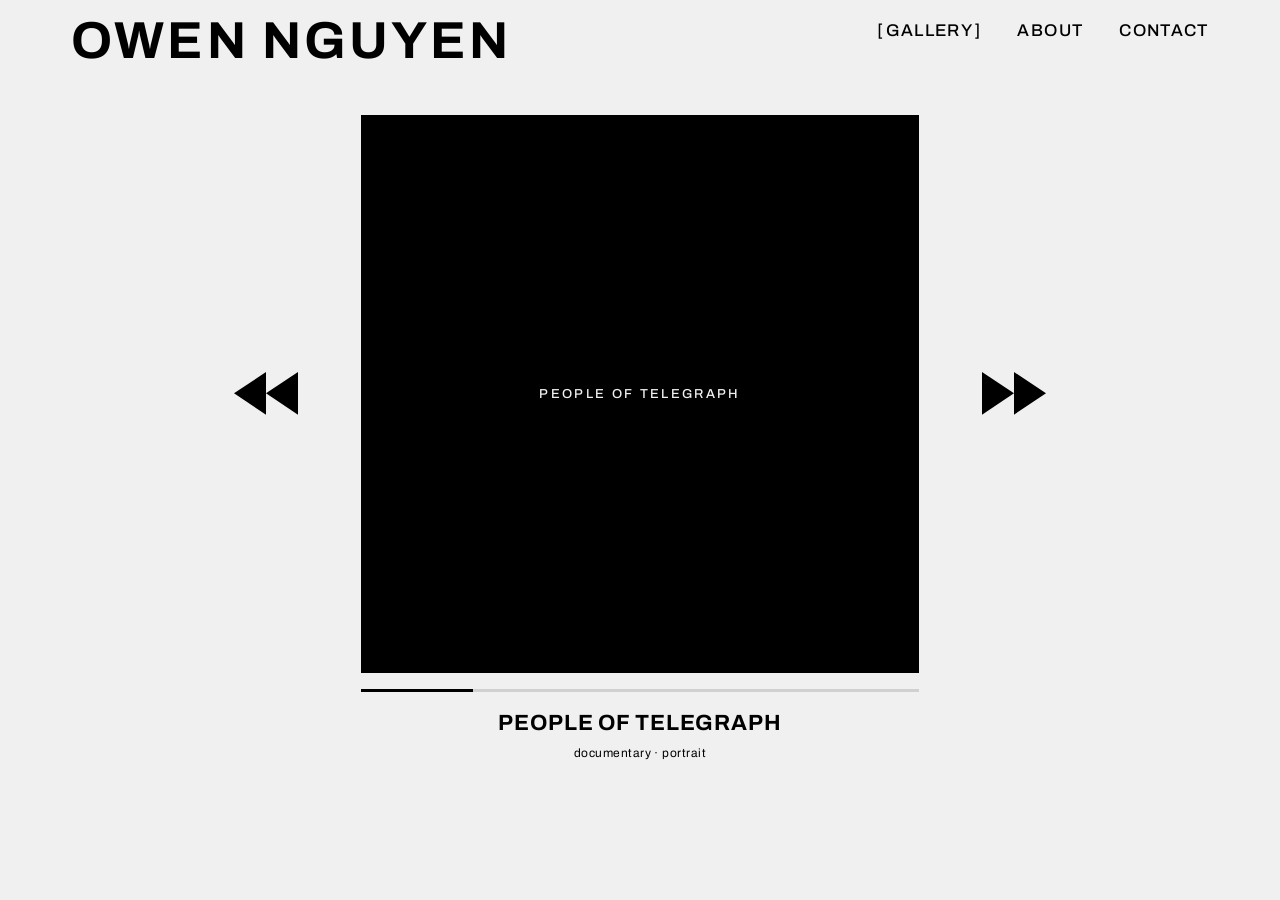
==== index.html @ a0d2d582 "Initial commit" ====
<!doctype html>
<html lang="en">
<head>
  <meta charset="utf-8" />
  <meta name="viewport" content="width=device-width, initial-scale=1" />
  <title>Owen Nguyen — Portfolio</title>
  <meta name="description" content="Selected work by Owen Nguyen." />
  <link rel="preconnect" href="https://fonts.googleapis.com">
  <link rel="preconnect" href="https://fonts.gstatic.com" crossorigin>
  <link rel="stylesheet" href="https://fonts.googleapis.com/css2?family=Bebas+Neue&family=Archivo:wght@400;500;600;700&family=Space+Grotesk:wght@400;500;600;700&display=swap">
  <link rel="stylesheet" href="styles.css" />
</head>
<body>


  <header class="site-header">
    <a href="index.html" class="logo">Owen Nguyen</a>
    <div class="header-right">
      <nav class="nav">
        <a href="index.html" aria-current="page">Gallery</a>
        <a href="about.html">About</a>
        <a href="mailto:owenportnguyen@icloud.com" class="nav-contact" id="contact-link">Contact<span class="email-tip">owenportnguyen@icloud.com</span></a>
      </nav>
    </div>
  </header>

  <main class="gallery-stage">

    <div class="cover-row">
      <button class="nav-arrow prev" aria-label="Previous project">
        <svg viewBox="0 0 60 40" fill="currentColor" xmlns="http://www.w3.org/2000/svg">
          <polygon points="60,0 30,20 60,40"/>
          <polygon points="30,0 0,20 30,40"/>
        </svg>
      </button>

      <div class="cover-area">
        <a id="cover-link" class="cover" href="projects/sample-project.html">
          <span class="cover-placeholder" id="cover-placeholder">PROJECT COVER</span>
          <img id="cover-img" src="" alt="" onerror="this.style.display='none'">
        </a>
      </div>

      <button class="nav-arrow next" aria-label="Next project">
        <svg viewBox="0 0 60 40" fill="currentColor" xmlns="http://www.w3.org/2000/svg">
          <polygon points="0,0 30,20 0,40"/>
          <polygon points="30,0 60,20 30,40"/>
        </svg>
      </button>
    </div>

    <div class="cover-meta">
      <div class="progress">
        <div class="progress-fill" id="progress-fill"></div>
      </div>
      <h2 class="project-title" id="project-title">PROJECT TITLE</h2>
      <p class="project-category" id="project-category">project category</p>
    </div>

  </main>

  <script>
    // Edit this array to add, remove, or reorder projects.
    const projects = [
      { title: "People of Telegraph",  category: "Documentary · Portrait",   image: "images/Telegraph_cover.jpg",                          url: "projects/people-of-telegraph.html" },
      { title: "Family",              category: "Documentary · Portrait",   image: "images/family/family project photo cover .jpg",       url: "projects/family.html" },
      { title: "Portrait Photography",category: "Portrait · Studio",        image: "images/portrait photography/portrait photography cover.jpg", url: "projects/portrait-photography.html" },
      { title: "Self Portraits",      category: "Self Portrait · Motion",   image: "images/self portraits/self portraits cover photo.jpg", url: "projects/self-portraits.html" },
      { title: "Streets in Color",    category: "Street · Color",           image: "images/streets in color/photo cover.jpg",             url: "projects/streets-in-color.html" },
    ];

    const coverImg     = document.getElementById('cover-img');
    const coverLink    = document.getElementById('cover-link');
    const placeholder  = document.getElementById('cover-placeholder');
    const titleEl      = document.getElementById('project-title');
    const categoryEl   = document.getElementById('project-category');
    const fillEl       = document.getElementById('progress-fill');
    const prevBtn      = document.querySelector('.prev');
    const nextBtn      = document.querySelector('.next');

    let current = 0;

    function render() {
      const p = projects[current];
      coverImg.style.display = '';
      coverImg.src = p.image;
      coverImg.alt = p.title;
      coverLink.href = p.url;
      placeholder.textContent = p.title.toUpperCase();
      titleEl.textContent = p.title.toUpperCase();
      categoryEl.textContent = p.category;

      // Progress bar: a 1/N-wide segment slides left-to-right
      const segWidth = 100 / projects.length;
      fillEl.style.left  = (current * segWidth) + '%';
      fillEl.style.width = segWidth + '%';
    }

    prevBtn.addEventListener('click', () => {
      current = (current - 1 + projects.length) % projects.length;
      render();
    });

    nextBtn.addEventListener('click', () => {
      current = (current + 1) % projects.length;
      render();
    });

    // Keyboard support
    document.addEventListener('keydown', (e) => {
      if (e.key === 'ArrowLeft')  prevBtn.click();
      if (e.key === 'ArrowRight') nextBtn.click();
    });

    render();
  </script>

  <script src="cursor.js"></script>

</body>
</html>
---- styles.css ----
/* ---------- Design tokens ---------- */
:root {
  --bg: #F0F0F0;
  --ink: #000000;
  --muted: #000000;
  --rule: #000000;
  --accent: #000000;
  --serif: "Archivo", "Helvetica Neue", Arial, sans-serif;
  --sans: "Archivo", "Helvetica Neue", Arial, sans-serif;
  --mono: ui-monospace, "SF Mono", "Menlo", monospace;
  --max: 1240px;
  --gutter: clamp(20px, 4vw, 56px);
}

/* ---------- Reset ---------- */
*, *::before, *::after { box-sizing: border-box; }
html, body { margin: 0; padding: 0; }
img { max-width: 100%; display: block; height: auto; }
a { color: inherit; text-decoration: none; }

/* ---------- Base ---------- */
body {
  font-family: var(--sans);
  font-size: 17px;
  line-height: 1.55;
  color: var(--ink);
  background: var(--bg);
  -webkit-font-smoothing: antialiased;
  text-rendering: optimizeLegibility;
}

/* ---------- Custom cursor ---------- */
/* A small circle that follows the mouse. mix-blend-mode: difference
   inverts whatever pixels are behind it — white over dark = light,
   white over light = dark. The default system cursor is hidden so
   only the custom one shows. */
@media (hover: hover) {
  html, body, a, button { cursor: none; }
}
.cursor {
  position: fixed;
  top: 0;
  left: 0;
  width: 20px;
  height: 20px;
  border-radius: 50%;
  background: #ffffff;
  mix-blend-mode: difference;
  pointer-events: none;
  transform: translate(-50%, -50%);
  z-index: 10001;
  transition: opacity .15s ease, width .2s ease, height .2s ease;
}
.cursor--hidden { opacity: 0; }
/* Respect users who prefer less motion / want their normal cursor back. */
@media (prefers-reduced-motion: reduce), (hover: none) {
  html, body, a, button { cursor: auto; }
  .cursor { display: none; }
}

.wrap {
  max-width: var(--max);
  margin: 0 auto;
  padding: 0 var(--gutter);
}

/* ---------- Project page header (project name left, nav right) ---------- */
.project-header {
  display: flex;
  justify-content: space-between;
  align-items: center;
  padding: 24px var(--gutter);
  max-width: var(--max);
  margin: 0 auto;
}
.project-header-title {
  font-family: "Archivo", "Helvetica Neue", Arial, sans-serif;
  font-weight: 500;
  font-size: 13px;
  letter-spacing: 0.12em;
  text-transform: uppercase;
  color: var(--ink);
}

/* ---------- Header ---------- */
.site-header {
  display: grid;
  grid-template-columns: 1fr 1fr;
  gap: 32px;
  align-items: start;
  padding: 18px var(--gutter);
  max-width: var(--max);
  margin: 0 auto;
}
.logo {
  font-family: "Archivo", "Helvetica Neue", Arial, sans-serif;
  font-weight: 700;
  font-size: 52px;
  letter-spacing: 0.06em;
  line-height: 0.9;
  text-transform: uppercase;
  justify-self: start;
  margin-left: 0;
}
.header-right {
  display: flex;
  flex-direction: column;
  align-items: flex-end;
  gap: 18px;
}
.nav {
  display: flex;
  gap: 36px;
  font-family: "Archivo", "Helvetica Neue", Arial, sans-serif;
  font-weight: 500;
  font-size: 17px;
  letter-spacing: 0.08em;
  text-transform: uppercase;
}
.nav a { color: var(--ink); transition: opacity .15s ease; }
.nav a:hover { opacity: 0.6; }
.nav a[aria-current="page"] {
  text-decoration: none;
}
.nav a[aria-current="page"]::before { content: '['; margin-right: 2px; }
.nav a[aria-current="page"]::after  { content: ']'; margin-left:  2px; }

/* Email tooltip on Contact link */
.nav-contact {
  position: relative;
}
.nav-contact .email-tip {
  display: none;
  position: absolute;
  top: calc(100% + 8px);
  right: 0;
  background: var(--ink);
  color: var(--bg);
  font-family: "Archivo", sans-serif;
  font-size: 12px;
  letter-spacing: 0.04em;
  white-space: nowrap;
  padding: 6px 10px;
  pointer-events: none;
}
.nav-contact.show .email-tip {
  display: block;
}

/* ---------- Gallery stage (carousel) ---------- */
.gallery-stage {
  display: flex;
  flex-direction: column;
  align-items: center;
  padding: clamp(16px, 3vw, 32px) var(--gutter);
  max-width: var(--max);
  margin: 0 auto;
}
.cover-row {
  display: flex;
  align-items: center;
  gap: clamp(20px, 4vw, 56px);
}
.cover-meta {
  width: 100%;
  max-width: min(560px, 62vh);
}
.nav-arrow {
  background: none;
  border: none;
  cursor: none;
  color: var(--ink);
  padding: 12px;
  display: flex;
  align-items: center;
  justify-content: center;
  transition: transform .15s ease, opacity .15s ease;
  flex-shrink: 0;
}
.nav-arrow:hover { transform: scale(1.08); }
.nav-arrow:active { transform: scale(0.96); }
.nav-arrow svg {
  width: clamp(40px, 5vw, 72px);
  height: auto;
  display: block;
}
.cover-area {
  display: flex;
  flex-direction: column;
  align-items: center;
  width: min(560px, 62vh);
  flex-shrink: 0;
}
.cover {
  position: relative;
  display: block;
  width: 100%;
  aspect-ratio: 1 / 1;
  background: var(--ink);
  overflow: hidden;
  transition: transform .25s ease;
}
.cover img {
  position: absolute;
  inset: 0;
  width: 100%;
  height: 100%;
  object-fit: cover;
  z-index: 1;
}
.cover-placeholder {
  position: absolute;
  inset: 0;
  display: flex;
  align-items: center;
  justify-content: center;
  color: var(--bg);
  font-family: "Archivo", "Helvetica Neue", Arial, sans-serif;
  font-weight: 500;
  font-size: 13px;
  letter-spacing: 0.18em;
  text-align: center;
  padding: 24px;
  z-index: 0;
}
.progress {
  width: 100%;
  height: 3px;
  background: #d0d0d0;
  margin-top: 16px;
  position: relative;
  overflow: hidden;
}
.progress-fill {
  position: absolute;
  top: 0;
  left: 0;
  height: 100%;
  background: var(--ink);
  transition: left .35s cubic-bezier(.4,.0,.2,1), width .35s cubic-bezier(.4,.0,.2,1);
}
.project-title {
  font-family: "Archivo", "Helvetica Neue", Arial, sans-serif;
  font-weight: 700;
  font-size: clamp(18px, 1.8vw, 22px);
  letter-spacing: 0.04em;
  text-transform: uppercase;
  margin: 14px 0 4px;
  text-align: center;
  color: var(--ink);
}
.project-category {
  font-family: "Archivo", "Helvetica Neue", Arial, sans-serif;
  font-weight: 400;
  font-size: 12px;
  letter-spacing: 0.04em;
  color: var(--muted);
  margin: 0;
  text-align: center;
  text-transform: lowercase;
}

/* ---------- Hero ---------- */
.hero {
  padding: clamp(64px, 12vw, 160px) 0 clamp(48px, 8vw, 96px);
  border-bottom: 1px solid var(--rule);
}
.hero h1 {
  font-family: var(--serif);
  font-weight: 400;
  font-size: clamp(48px, 9vw, 132px);
  line-height: 0.95;
  letter-spacing: -0.02em;
  margin: 0 0 24px;
  max-width: 14ch;
}
.hero h1 em {
  font-style: italic;
  color: var(--accent);
}
.hero .lede {
  font-size: clamp(18px, 1.6vw, 22px);
  max-width: 52ch;
  color: var(--muted);
  margin: 0;
}

/* ---------- Section heading ---------- */
.section-head {
  display: flex;
  justify-content: space-between;
  align-items: baseline;
  padding: 64px 0 32px;
}
.section-head .label {
  font-family: var(--mono);
  font-size: 12px;
  letter-spacing: 0.12em;
  text-transform: uppercase;
  color: var(--muted);
}
.section-head .count {
  font-family: var(--mono);
  font-size: 12px;
  color: var(--muted);
}

/* ---------- Project grid ---------- */
.projects {
  display: grid;
  grid-template-columns: repeat(12, 1fr);
  gap: 48px 32px;
  padding-bottom: 96px;
}
.project-card {
  grid-column: span 6;
  display: block;
}
.project-card:nth-child(3n) { grid-column: span 12; } /* every 3rd full-width for rhythm */
.project-card .thumb {
  aspect-ratio: 4 / 3;
  background: #d8d8d8;
  overflow: hidden;
  margin-bottom: 16px;
  transition: transform .4s ease;
}
.project-card:nth-child(3n) .thumb { aspect-ratio: 16 / 9; }
.project-card:hover .thumb { transform: translateY(-4px); }
.project-card .thumb img { width: 100%; height: 100%; object-fit: cover; }
.project-card .meta {
  display: flex;
  justify-content: space-between;
  align-items: baseline;
  gap: 16px;
}
.project-card h3 {
  font-family: var(--serif);
  font-size: 24px;
  font-weight: 400;
  margin: 0;
  letter-spacing: -0.01em;
}
.project-card .year {
  font-family: var(--mono);
  font-size: 13px;
  color: var(--muted);
}
.project-card .tag {
  font-size: 13px;
  color: var(--muted);
  margin: 4px 0 0;
}

/* ---------- Project page ---------- */
.project-hero {
  padding: clamp(48px, 8vw, 96px) 0 clamp(32px, 5vw, 56px);
  display: grid;
  grid-template-columns: repeat(12, 1fr);
  gap: 32px;
  border-bottom: 1px solid var(--rule);
}
.project-hero .title {
  grid-column: 1 / span 8;
}
.project-hero h1 {
  font-family: var(--serif);
  font-weight: 400;
  font-size: clamp(40px, 6vw, 84px);
  line-height: 1;
  letter-spacing: -0.02em;
  margin: 0 0 24px;
}
.project-hero .lede {
  font-size: clamp(18px, 1.6vw, 22px);
  max-width: 56ch;
  color: var(--muted);
  margin: 0;
}
.project-hero .info {
  grid-column: 10 / span 3;
  font-family: var(--mono);
  font-size: 13px;
  color: var(--muted);
  align-self: end;
}
.project-hero .info dt { text-transform: uppercase; letter-spacing: 0.08em; margin-top: 14px; }
.project-hero .info dd { color: var(--ink); margin: 4px 0 0; font-family: var(--sans); font-size: 15px; }

.project-body {
  padding: clamp(48px, 8vw, 96px) 0;
}
.project-body p {
  max-width: 62ch;
  margin: 0 auto 32px;
  font-size: 18px;
  line-height: 1.7;
}
.project-body .figure {
  margin: 64px 0;
}
.project-body .figure img {
  width: 100%;
  background: #d8d8d8;
  aspect-ratio: 16 / 10;
  object-fit: cover;
}
.project-body .figure figcaption {
  font-family: var(--mono);
  font-size: 12px;
  color: var(--muted);
  margin-top: 12px;
  text-transform: uppercase;
  letter-spacing: 0.08em;
}
.project-body .two-up {
  display: grid;
  grid-template-columns: 1fr 1fr;
  gap: 24px;
  margin: 64px 0;
}
.project-body .two-up img {
  width: 100%;
  aspect-ratio: 3/4;
  object-fit: cover;
  background: #d8d8d8;
}

.next-project {
  border-top: 1px solid var(--rule);
  padding: 64px 0;
  display: flex;
  justify-content: space-between;
  align-items: baseline;
}
.next-project .label {
  font-family: var(--mono);
  font-size: 12px;
  letter-spacing: 0.12em;
  text-transform: uppercase;
  color: var(--muted);
}
.next-project a {
  font-family: var(--serif);
  font-size: clamp(28px, 4vw, 48px);
  letter-spacing: -0.01em;
}
.next-project a:hover { color: var(--accent); }

/* ---------- About ---------- */

/* Name + portrait hero — OWEN [photo] NGUYEN */
.about-hero {
  display: flex;
  align-items: center;
  justify-content: center;
  padding: clamp(48px, 7vw, 96px) var(--gutter);
  border-bottom: 1px solid var(--rule);
  gap: clamp(16px, 3vw, 48px);
  overflow: hidden;
}
.about-name {
  font-family: "Bebas Neue", sans-serif;
  font-size: clamp(56px, 10vw, 160px);
  line-height: 1;
  color: var(--ink);
  white-space: nowrap;
  flex-shrink: 1;
}
.about-portrait {
  position: relative;
  width: clamp(140px, 22vw, 300px);
  aspect-ratio: 2 / 3;
  background: var(--ink);
  overflow: hidden;
  flex-shrink: 0;
}
.about-portrait img {
  width: 100%;
  height: 100%;
  object-fit: cover;
  object-position: top center;
  filter: grayscale(100%) contrast(1.05);
  display: block;
}
.about-portrait-placeholder {
  position: absolute;
  inset: 0;
  display: flex;
  align-items: center;
  justify-content: center;
  color: var(--bg);
  font-family: "Archivo", sans-serif;
  font-size: 11px;
  letter-spacing: 0.2em;
  text-transform: uppercase;
}

/* Bio + metadata below the hero */
.about-body {
  display: grid;
  grid-template-columns: 1fr 1fr;
  gap: 32px 64px;
  padding: clamp(48px, 7vw, 96px) var(--gutter);
  max-width: var(--max);
  margin: 0 auto;
}
.about-lead {
  font-family: "Archivo", sans-serif;
  font-size: clamp(22px, 2.8vw, 36px);
  font-weight: 700;
  line-height: 1.2;
  letter-spacing: -0.01em;
  color: var(--ink);
  margin: 0 0 32px;
}
.about-bio p {
  font-size: 18px;
  line-height: 1.7;
  margin: 0 0 20px;
  color: var(--ink);
  max-width: 54ch;
}
.about-meta {
  font-family: var(--mono);
  font-size: 13px;
  color: var(--muted);
  margin: 0;
  align-self: start;
  padding-top: 8px;
}
.about-meta dt {
  text-transform: uppercase;
  letter-spacing: 0.1em;
  margin-top: 24px;
  font-size: 11px;
}
.about-meta dt:first-child { margin-top: 0; }
.about-meta dd {
  color: var(--ink);
  margin: 5px 0 0;
  font-family: "Archivo", sans-serif;
  font-size: 15px;
}

/* ---------- Lightbox ---------- */
.lightbox {
  position: fixed;
  inset: 0;
  background: rgba(0, 0, 0, 0.94);
  z-index: 9999;
  display: flex;
  align-items: center;
  justify-content: center;
  opacity: 0;
  pointer-events: none;
  transition: opacity .2s ease;
}
.lightbox.open {
  opacity: 1;
  pointer-events: all;
}
.lightbox img {
  max-width: 90vw;
  max-height: 90vh;
  width: auto;
  height: auto;
  display: block;
  object-fit: contain;
}

/* ---------- Footer ---------- */
.site-footer {
  border-top: 1px solid var(--rule);
  padding: 48px var(--gutter);
  max-width: var(--max);
  margin: 0 auto;
  display: flex;
  justify-content: space-between;
  align-items: baseline;
  font-size: 14px;
  color: var(--muted);
}
.site-footer a { color: var(--muted); }
.site-footer a:hover { color: var(--ink); }

/* ---------- Responsive ---------- */
@media (max-width: 720px) {
  .project-card { grid-column: span 12 !important; }
  .project-hero .title, .project-hero .info { grid-column: 1 / -1; }
  .project-body .two-up { grid-template-columns: 1fr; }
  .nav { gap: 18px; }

  /* About page */
  .about-hero { gap: clamp(8px, 3vw, 20px); }
  .about-name { font-size: clamp(36px, 9vw, 72px); }
  .about-portrait { width: clamp(100px, 28vw, 180px); }
  .about-body { grid-template-columns: 1fr; gap: 48px; }

  /* Header stacks */
  .site-header { grid-template-columns: 1fr; }
  .header-right { align-items: flex-start; }
  /* Gallery stage: arrows move below the cover on mobile */
  .cover-row {
    flex-wrap: wrap;
    gap: 24px;
  }
  .cover-area { order: 1; max-width: 100%; width: 100%; }
  .nav-arrow.prev  { order: 2; }
  .nav-arrow.next  { order: 3; }
  .nav-arrow svg { width: 44px; }
  .cover-meta { max-width: 100%; }
}
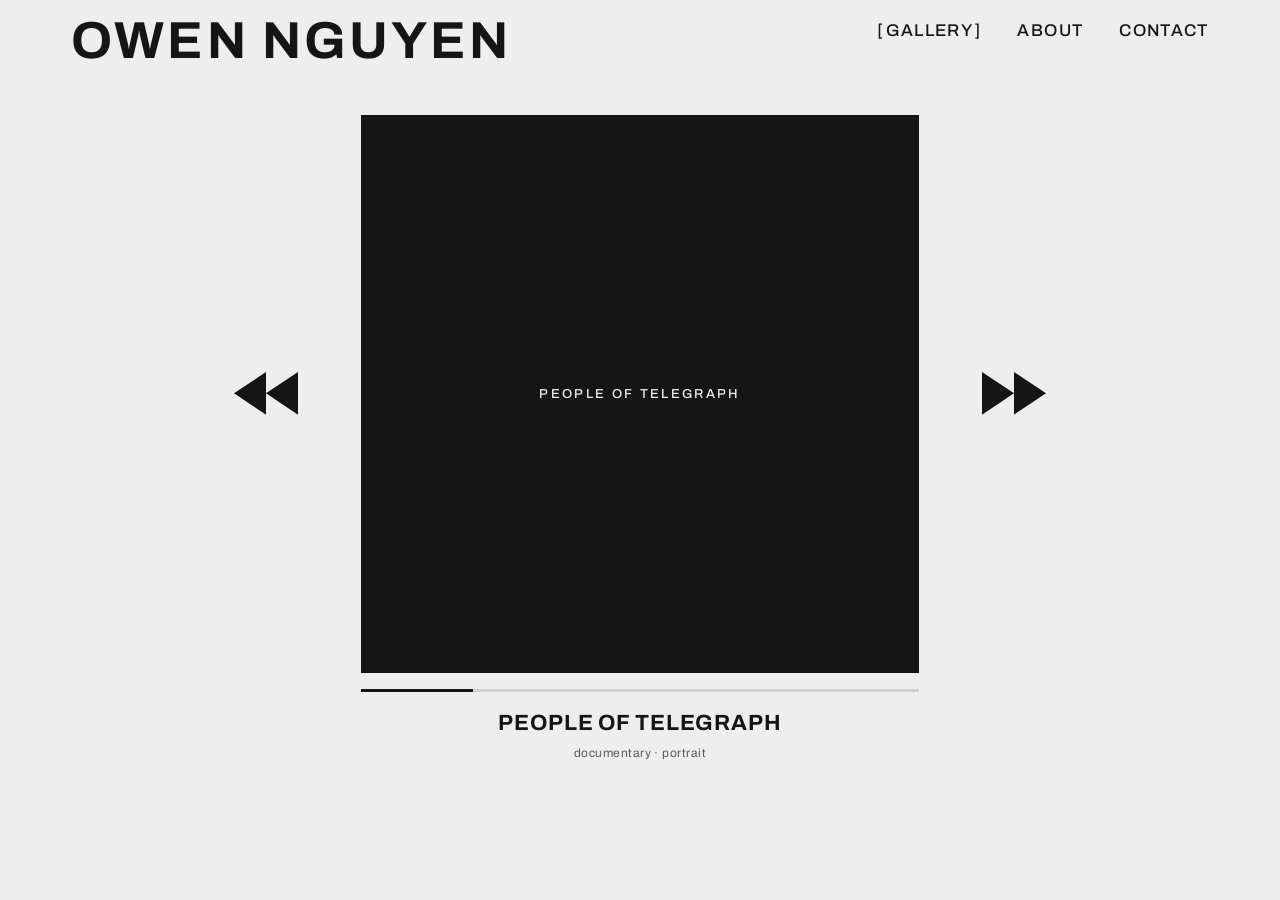
==== commit 52104ad2: "Code review fixes: CSS tokens, deduped styles, image path cleanup, title consistency - Correct desig" ====
--- a/index.html
+++ b/index.html
@@ -63,10 +63,10 @@
     // Edit this array to add, remove, or reorder projects.
     const projects = [
       { title: "People of Telegraph",  category: "Documentary · Portrait",   image: "images/Telegraph_cover.jpg",                          url: "projects/people-of-telegraph.html" },
-      { title: "Family",              category: "Documentary · Portrait",   image: "images/family/family project photo cover .jpg",       url: "projects/family.html" },
-      { title: "Portrait Photography",category: "Portrait · Studio",        image: "images/portrait photography/portrait photography cover.jpg", url: "projects/portrait-photography.html" },
-      { title: "Self Portraits",      category: "Self Portrait · Motion",   image: "images/self portraits/self portraits cover photo.jpg", url: "projects/self-portraits.html" },
-      { title: "Streets in Color",    category: "Street · Color",           image: "images/streets in color/photo cover.jpg",             url: "projects/streets-in-color.html" },
+      { title: "Family",              category: "Documentary · Portrait",   image: "images/family/family-project-photo-cover.jpg",       url: "projects/family.html" },
+      { title: "Studio Portraits",    category: "Portrait · Studio",        image: "images/portrait-photography/portrait-photography-cover.jpg", url: "projects/studio-portraits.html" },
+      { title: "Self Portraits",      category: "Self Portrait · Motion",   image: "images/self-portraits/self-portraits-cover-photo.jpg", url: "projects/self-portraits.html" },
+      { title: "Streets in Color",    category: "Street · Color",           image: "images/streets-in-color/photo-cover.jpg",             url: "projects/streets-in-color.html" },
     ];
 
     const coverImg     = document.getElementById('cover-img');
--- a/styles.css
+++ b/styles.css
@@ -1,9 +1,9 @@
 /* ---------- Design tokens ---------- */
 :root {
-  --bg: #F0F0F0;
-  --ink: #000000;
-  --muted: #000000;
-  --rule: #000000;
+  --bg: #EEEEEE;
+  --ink: #151515;
+  --muted: #5a5a5a;
+  --rule: #c9c9c9;
   --accent: #000000;
   --serif: "Archivo", "Helvetica Neue", Arial, sans-serif;
   --sans: "Archivo", "Helvetica Neue", Arial, sans-serif;
@@ -583,6 +583,14 @@
 .site-footer a { color: var(--muted); }
 .site-footer a:hover { color: var(--ink); }
 
+/* ---------- Project page — numbered sequence layout ---------- */
+.num-row { display: grid; grid-template-columns: 120px 1fr; gap: 24px; align-items: start; margin-bottom: 56px; }
+.num-side { display: flex; flex-direction: column; gap: 10px; }
+.seq-num { font-family: "Archivo", sans-serif; font-weight: 400; font-size: 13px; letter-spacing: 0.1em; line-height: 1.4; color: var(--muted); text-transform: uppercase; user-select: none; }
+.img-caption { font-size: 11px; font-weight: 500; letter-spacing: 0.1em; text-transform: uppercase; color: var(--muted); margin: 0; line-height: 1.6; }
+.num-row img { width: 100%; height: auto; display: block; aspect-ratio: unset; object-fit: unset; transition: opacity .15s ease; }
+.num-row img:hover { opacity: 0.85; }
+
 /* ---------- Responsive ---------- */
 @media (max-width: 720px) {
   .project-card { grid-column: span 12 !important; }
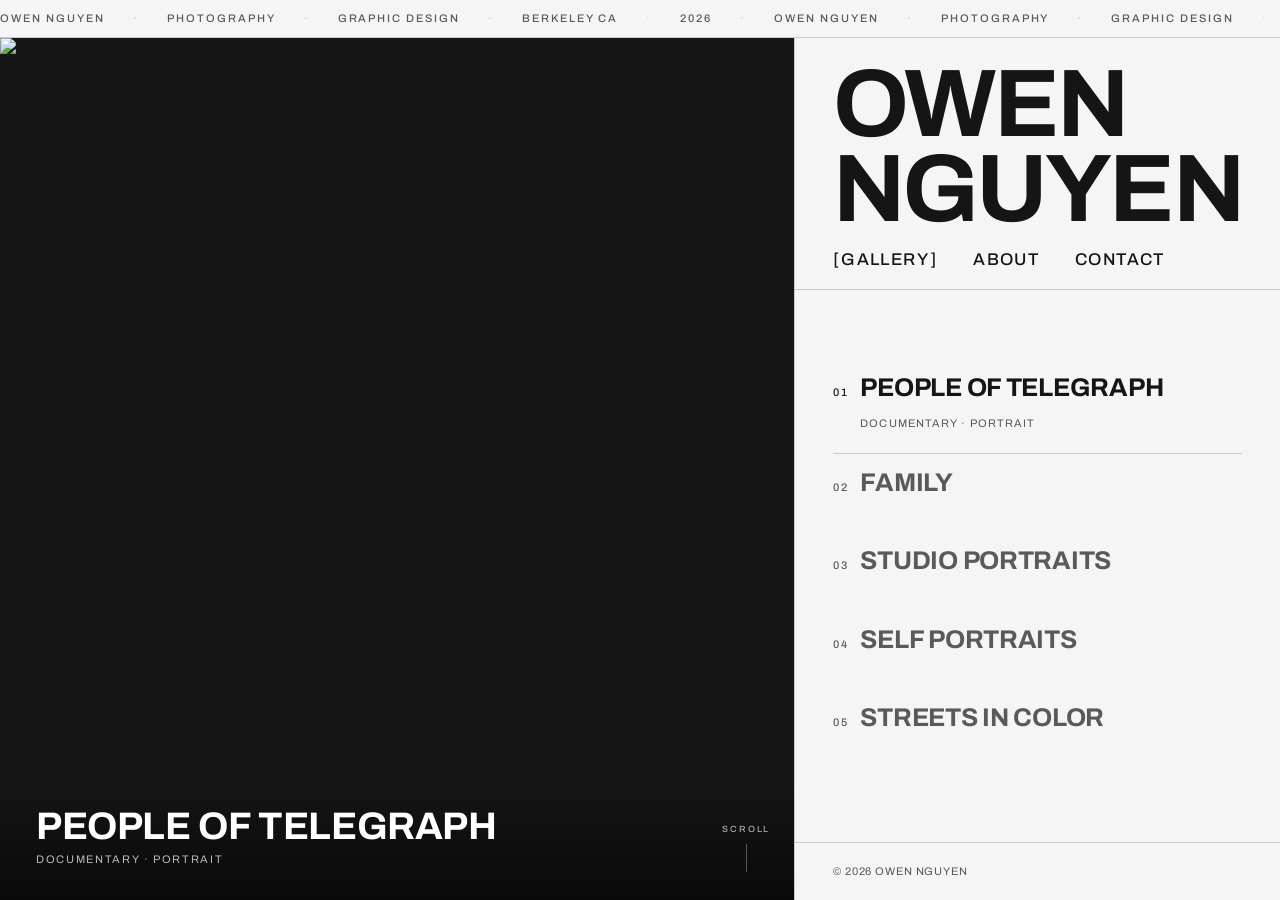
==== commit d1ace8ff: "Session updates: lightbox nav, marquee strip, gallery redesign - cursor.js: lightbox prev/next arrow" ====
--- a/index.html
+++ b/index.html
@@ -9,110 +9,464 @@
   <link rel="preconnect" href="https://fonts.gstatic.com" crossorigin>
   <link rel="stylesheet" href="https://fonts.googleapis.com/css2?family=Bebas+Neue&family=Archivo:wght@400;500;600;700&family=Space+Grotesk:wght@400;500;600;700&display=swap">
   <link rel="stylesheet" href="styles.css" />
+  <style>
+    /* ── Homepage split layout ── */
+    html, body { height: 100%; overflow: hidden; }
+    body { display: flex; flex-direction: column; }
+
+    .home-wrap {
+      display: grid;
+      grid-template-columns: 62% 38%;
+      flex: 1;
+      min-height: 0;
+    }
+
+    /* ── Right: index panel ── */
+    .home-left {
+      height: 100%;
+      display: flex;
+      flex-direction: column;
+      border-left: 1px solid var(--rule);
+      overflow: hidden;
+      min-width: 0;
+    }
+
+    .home-header {
+      padding: 24px clamp(20px, 3vw, 40px) 16px;
+      border-bottom: 1px solid var(--rule);
+      flex-shrink: 0;
+    }
+    .home-header .logo {
+      display: block;
+      font-family: var(--sans);
+      font-size: clamp(52px, 7.5vw, 120px);
+      font-weight: 700;
+      letter-spacing: -0.03em;
+      line-height: 0.88;
+      margin-bottom: 16px;
+      text-transform: uppercase;
+    }
+
+    .home-index {
+      flex: 1;
+      display: flex;
+      flex-direction: column;
+      justify-content: center;
+      padding: clamp(20px, 3vw, 40px);
+      gap: 6px;
+    }
+
+    .home-index-item {
+      display: flex;
+      align-items: baseline;
+      gap: 12px;
+      padding: 10px 0;
+      border-bottom: 1px solid transparent;
+      transition: border-color 0.2s ease;
+      cursor: default;
+    }
+
+    .home-index-num {
+      font-size: 11px;
+      font-weight: 500;
+      letter-spacing: 0.15em;
+      text-transform: uppercase;
+      color: var(--muted);
+      flex-shrink: 0;
+      transition: color 0.3s ease;
+    }
+
+    .home-index-title {
+      font-family: var(--sans);
+      font-size: clamp(16px, 2vw, 26px);
+      font-weight: 700;
+      letter-spacing: -0.01em;
+      line-height: 1;
+      text-transform: uppercase;
+      color: var(--muted);
+      transition: color 0.3s ease;
+      text-decoration: none;
+    }
+    .home-index-title:hover {
+      color: var(--ink);
+    }
+
+    .home-index-item.active .home-index-num,
+    .home-index-item.active .home-index-title {
+      color: var(--ink);
+    }
+    .home-index-item.active {
+      border-bottom-color: var(--rule);
+    }
+
+    .home-index-cat {
+      font-size: 11px;
+      letter-spacing: 0.1em;
+      text-transform: uppercase;
+      color: var(--muted);
+      opacity: 0;
+      max-height: 0;
+      overflow: hidden;
+      transition: opacity 0.3s ease, max-height 0.3s ease;
+    }
+    .home-index-item.active .home-index-cat {
+      opacity: 1;
+      max-height: 20px;
+    }
+
+    .home-footer {
+      padding: 20px clamp(20px, 3vw, 40px);
+      border-top: 1px solid var(--rule);
+      font-size: 11px;
+      letter-spacing: 0.08em;
+      color: var(--muted);
+      text-transform: uppercase;
+      flex-shrink: 0;
+    }
+
+    /* ── Left: scrollable photo column ── */
+    .home-photos {
+      overflow-y: scroll;
+      scroll-snap-type: y mandatory;
+      height: 100%;
+      scrollbar-width: none;
+    }
+    .home-photos::-webkit-scrollbar { display: none; }
+
+    .home-photo-section {
+      position: relative;
+      height: 100%;
+      overflow: hidden;
+      background: var(--ink);
+      scroll-snap-align: start;
+    }
+
+    .home-photo-section img {
+      position: absolute;
+      inset: 0;
+      width: 100%;
+      height: 100%;
+      object-fit: cover;
+      opacity: 0;
+      transition: opacity 0.9s ease;
+    }
+    .home-photo-section img.visible {
+      opacity: 1;
+    }
+
+    /* project title overlay at bottom of each photo section */
+    .photo-label {
+      position: absolute;
+      bottom: 0;
+      left: 0;
+      right: 0;
+      padding: 32px 36px;
+      background: linear-gradient(to top, rgba(0,0,0,0.55) 0%, transparent 100%);
+      color: #fff;
+      pointer-events: none;
+    }
+    .photo-label-title {
+      font-family: var(--sans);
+      font-size: clamp(22px, 3vw, 40px);
+      font-weight: 700;
+      letter-spacing: -0.01em;
+      text-transform: uppercase;
+      line-height: 1;
+      margin: 0 0 6px;
+    }
+    .photo-label-cat {
+      font-size: 11px;
+      letter-spacing: 0.15em;
+      text-transform: uppercase;
+      opacity: 0.7;
+      margin: 0;
+    }
+
+    /* clickable overlay */
+    .photo-label-link {
+      position: absolute;
+      inset: 0;
+      z-index: 2;
+    }
+
+    /* scroll hint */
+    .home-wrap { position: relative; }
+    .scroll-hint {
+      position: absolute;
+      bottom: 28px;
+      left: calc(62% - 72px);
+      display: flex;
+      flex-direction: column;
+      align-items: center;
+      gap: 7px;
+      z-index: 20;
+      pointer-events: none;
+      opacity: 1;
+      transition: opacity 0.7s ease;
+    }
+    .scroll-hint.hidden { opacity: 0; }
+    .scroll-hint-text {
+      font-family: var(--sans);
+      font-size: 9px;
+      font-weight: 500;
+      letter-spacing: 0.22em;
+      text-transform: uppercase;
+      color: rgba(255,255,255,0.65);
+    }
+    .scroll-hint-line {
+      width: 1px;
+      height: 28px;
+      background: rgba(255,255,255,0.3);
+      position: relative;
+      overflow: hidden;
+    }
+    .scroll-hint-line::after {
+      content: '';
+      position: absolute;
+      top: -100%;
+      left: 0;
+      width: 100%;
+      height: 100%;
+      background: rgba(255,255,255,0.85);
+      animation: scrollline 1.5s ease-in-out infinite;
+    }
+    @keyframes scrollline {
+      0%   { top: -100%; }
+      100% { top: 100%; }
+    }
+
+    /* ── Mobile ── */
+    @media (max-width: 720px) {
+      .home-wrap { grid-template-columns: 1fr; }
+      .home-left { position: relative; height: auto; border-right: none; border-bottom: 1px solid var(--rule); }
+      .home-index { justify-content: flex-start; }
+      .home-photo-section { height: 80vw; }
+    }
+  </style>
 </head>
 <body>
 
-
-  <header class="site-header">
-    <a href="index.html" class="logo">Owen Nguyen</a>
-    <div class="header-right">
-      <nav class="nav">
-        <a href="index.html" aria-current="page">Gallery</a>
-        <a href="about.html">About</a>
-        <a href="mailto:owenportnguyen@icloud.com" class="nav-contact" id="contact-link">Contact<span class="email-tip">owenportnguyen@icloud.com</span></a>
-      </nav>
+  <div class="marquee-strip" aria-hidden="true">
+    <div class="marquee-track">
+      <span>OWEN NGUYEN</span><span class="marquee-dot">·</span>
+      <span>PHOTOGRAPHY</span><span class="marquee-dot">·</span>
+      <span>GRAPHIC DESIGN</span><span class="marquee-dot">·</span>
+      <span>BERKELEY CA</span><span class="marquee-dot">·</span>
+      <span>2026</span><span class="marquee-dot">·</span>
+      <span>OWEN NGUYEN</span><span class="marquee-dot">·</span>
+      <span>PHOTOGRAPHY</span><span class="marquee-dot">·</span>
+      <span>GRAPHIC DESIGN</span><span class="marquee-dot">·</span>
+      <span>BERKELEY CA</span><span class="marquee-dot">·</span>
+      <span>2026</span><span class="marquee-dot">·</span>
+      <span>OWEN NGUYEN</span><span class="marquee-dot">·</span>
+      <span>PHOTOGRAPHY</span><span class="marquee-dot">·</span>
+      <span>GRAPHIC DESIGN</span><span class="marquee-dot">·</span>
+      <span>BERKELEY CA</span><span class="marquee-dot">·</span>
+      <span>2026</span><span class="marquee-dot">·</span>
     </div>
-  </header>
-
-  <main class="gallery-stage">
-
-    <div class="cover-row">
-      <button class="nav-arrow prev" aria-label="Previous project">
-        <svg viewBox="0 0 60 40" fill="currentColor" xmlns="http://www.w3.org/2000/svg">
-          <polygon points="60,0 30,20 60,40"/>
-          <polygon points="30,0 0,20 30,40"/>
-        </svg>
-      </button>
-
-      <div class="cover-area">
-        <a id="cover-link" class="cover" href="projects/sample-project.html">
-          <span class="cover-placeholder" id="cover-placeholder">PROJECT COVER</span>
-          <img id="cover-img" src="" alt="" onerror="this.style.display='none'">
-        </a>
-      </div>
-
-      <button class="nav-arrow next" aria-label="Next project">
-        <svg viewBox="0 0 60 40" fill="currentColor" xmlns="http://www.w3.org/2000/svg">
-          <polygon points="0,0 30,20 0,40"/>
-          <polygon points="30,0 60,20 30,40"/>
-        </svg>
-      </button>
+  </div>
+
+  <div class="home-wrap">
+
+    <!-- Left: scrollable photos -->
+    <div class="home-photos" id="home-photos"></div>
+
+    <!-- Scroll hint overlay, pinned to bottom-right of photo panel -->
+    <div class="scroll-hint" id="scroll-hint">
+      <span class="scroll-hint-text">Scroll</span>
+      <div class="scroll-hint-line"></div>
     </div>
 
-    <div class="cover-meta">
-      <div class="progress">
-        <div class="progress-fill" id="progress-fill"></div>
-      </div>
-      <h2 class="project-title" id="project-title">PROJECT TITLE</h2>
-      <p class="project-category" id="project-category">project category</p>
+    <!-- Right: sticky index -->
+    <div class="home-left">
+
+      <header class="home-header">
+        <a href="index.html" class="logo">Owen<br>Nguyen</a>
+        <nav class="nav">
+          <a href="index.html" aria-current="page">Gallery</a>
+          <a href="about.html">About</a>
+          <a href="contact.html">Contact</a>
+        </nav>
+      </header>
+
+      <div class="home-index" id="home-index"></div>
+
+      <footer class="home-footer">© 2026 Owen Nguyen</footer>
+
     </div>
 
-  </main>
+  </div>
 
   <script>
-    // Edit this array to add, remove, or reorder projects.
     const projects = [
-      { title: "People of Telegraph",  category: "Documentary · Portrait",   image: "images/Telegraph_cover.jpg",                          url: "projects/people-of-telegraph.html" },
-      { title: "Family",              category: "Documentary · Portrait",   image: "images/family/family-project-photo-cover.jpg",       url: "projects/family.html" },
-      { title: "Studio Portraits",    category: "Portrait · Studio",        image: "images/portrait-photography/portrait-photography-cover.jpg", url: "projects/studio-portraits.html" },
-      { title: "Self Portraits",      category: "Self Portrait · Motion",   image: "images/self-portraits/self-portraits-cover-photo.jpg", url: "projects/self-portraits.html" },
-      { title: "Streets in Color",    category: "Street · Color",           image: "images/streets-in-color/photo-cover.jpg",             url: "projects/streets-in-color.html" },
+      {
+        title: "People of Telegraph",
+        category: "Documentary · Portrait",
+        url: "projects/people-of-telegraph.html",
+        images: [
+          "images/Telegraph_cover.jpg",
+          "images/telegraph-project/owennguyen.indept1.jpg",
+          "images/telegraph-project/owennguyen.indept2.jpg",
+          "images/telegraph-project/owennguyen.indept3.jpg",
+        ]
+      },
+      {
+        title: "Family",
+        category: "Documentary · Portrait",
+        url: "projects/family.html",
+        images: [
+          "images/family/family-project-photo-cover.jpg",
+          "images/family/owennguyen.wrkxfam1.jpg",
+          "images/family/owennguyen.wrkxfam2.jpg",
+          "images/family/owennguyen.wrkxfam5.jpg",
+        ]
+      },
+      {
+        title: "Studio Portraits",
+        category: "Portrait · Studio",
+        url: "projects/studio-portraits.html",
+        images: [
+          "images/portrait-photography/portrait-photography-cover.jpg",
+          "images/portrait-photography/studio2-owen1.jpg",
+          "images/portrait-photography/studio2-owen2.jpg",
+          "images/portrait-photography/studio2-owen3.jpg",
+        ]
+      },
+      {
+        title: "Self Portraits",
+        category: "Self Portrait · Motion",
+        url: "projects/self-portraits.html",
+        images: [
+          "images/self-portraits/self-portraits-cover-photo.jpg",
+          "images/self-portraits/owennguyenmotion1.jpg",
+          "images/self-portraits/owennguyenmotion2.jpg",
+          "images/self-portraits/owennguyenmotion3.jpg",
+        ]
+      },
+      {
+        title: "Streets in Color",
+        category: "Street · Color",
+        url: "projects/streets-in-color.html",
+        images: [
+          "images/streets-in-color/photo-cover.jpg",
+          "images/streets-in-color/owen-street-photo1.jpg",
+          "images/streets-in-color/owen-street-photo2.jpg",
+          "images/streets-in-color/owen-street-photo3.jpg",
+        ]
+      },
     ];
 
-    const coverImg     = document.getElementById('cover-img');
-    const coverLink    = document.getElementById('cover-link');
-    const placeholder  = document.getElementById('cover-placeholder');
-    const titleEl      = document.getElementById('project-title');
-    const categoryEl   = document.getElementById('project-category');
-    const fillEl       = document.getElementById('progress-fill');
-    const prevBtn      = document.querySelector('.prev');
-    const nextBtn      = document.querySelector('.next');
-
-    let current = 0;
-
-    function render() {
-      const p = projects[current];
-      coverImg.style.display = '';
-      coverImg.src = p.image;
-      coverImg.alt = p.title;
-      coverLink.href = p.url;
-      placeholder.textContent = p.title.toUpperCase();
-      titleEl.textContent = p.title.toUpperCase();
-      categoryEl.textContent = p.category;
-
-      // Progress bar: a 1/N-wide segment slides left-to-right
-      const segWidth = 100 / projects.length;
-      fillEl.style.left  = (current * segWidth) + '%';
-      fillEl.style.width = segWidth + '%';
-    }
-
-    prevBtn.addEventListener('click', () => {
-      current = (current - 1 + projects.length) % projects.length;
-      render();
+    // ── Build left index ──
+    const indexEl = document.getElementById('home-index');
+    const indexItems = [];
+    projects.forEach((proj, i) => {
+      const item = document.createElement('div');
+      item.className = 'home-index-item' + (i === 0 ? ' active' : '');
+      item.innerHTML = `
+        <span class="home-index-num">0${i + 1}</span>
+        <div>
+          <a class="home-index-title" href="${proj.url}">${proj.title}</a>
+          <p class="home-index-cat">${proj.category}</p>
+        </div>
+      `;
+      indexEl.appendChild(item);
+      indexItems.push(item);
     });
 
-    nextBtn.addEventListener('click', () => {
-      current = (current + 1) % projects.length;
-      render();
-    });
-
-    // Keyboard support
-    document.addEventListener('keydown', (e) => {
-      if (e.key === 'ArrowLeft')  prevBtn.click();
-      if (e.key === 'ArrowRight') nextBtn.click();
-    });
-
-    render();
+    // ── Section builder ──
+    const photosEl = document.getElementById('home-photos');
+    const sectionData = new Map(); // section el → { pi, imgs, timer }
+
+    function buildSection(proj, pi) {
+      const section = document.createElement('div');
+      section.className = 'home-photo-section';
+      section.dataset.index = pi;
+
+      const imgs = [];
+      proj.images.forEach((src, ii) => {
+        const img = document.createElement('img');
+        img.src = src;
+        img.alt = proj.title;
+        if (ii === 0) img.classList.add('visible');
+        section.appendChild(img);
+        imgs.push(img);
+      });
+
+      const link = document.createElement('a');
+      link.className = 'photo-label-link';
+      link.href = proj.url;
+      section.appendChild(link);
+
+      const label = document.createElement('div');
+      label.className = 'photo-label';
+      label.innerHTML = `
+        <p class="photo-label-title">${proj.title}</p>
+        <p class="photo-label-cat">${proj.category}</p>
+      `;
+      section.appendChild(label);
+
+      sectionData.set(section, { pi, imgs, timer: null });
+      return section;
+    }
+
+    // Build two full sets so the loop has room to jump back seamlessly
+    for (let pass = 0; pass < 2; pass++) {
+      projects.forEach((proj, pi) => photosEl.appendChild(buildSection(proj, pi)));
+    }
+
+    // ── Per-section cycling ──
+    function startCycle(section) {
+      const d = sectionData.get(section);
+      if (d.timer) return;
+      let idx = 0;
+      d.timer = setInterval(() => {
+        d.imgs.forEach(img => img.classList.remove('visible'));
+        idx = (idx + 1) % d.imgs.length;
+        d.imgs[idx].classList.add('visible');
+      }, 3800);
+    }
+
+    function stopCycle(section) {
+      const d = sectionData.get(section);
+      clearInterval(d.timer);
+      d.timer = null;
+    }
+
+    // ── IntersectionObserver ──
+    const observer = new IntersectionObserver(entries => {
+      entries.forEach(entry => {
+        const d = sectionData.get(entry.target);
+        if (!d) return;
+        if (entry.isIntersecting) {
+          indexItems.forEach(el => el.classList.remove('active'));
+          indexItems[d.pi].classList.add('active');
+          startCycle(entry.target);
+        } else {
+          stopCycle(entry.target);
+          d.imgs.forEach((img, i) => img.classList.toggle('visible', i === 0));
+        }
+      });
+    }, { root: photosEl, threshold: 0.5 });
+
+    sectionData.forEach((_, section) => observer.observe(section));
+
+    // ── Scroll hint — hide after first scroll ──
+    const hint = document.getElementById('scroll-hint');
+    photosEl.addEventListener('scroll', () => {
+      hint.classList.add('hidden');
+    }, { passive: true, once: true });
+
+    // ── Infinite scroll: jump back seamlessly when past the first full set ──
+    let jumping = false;
+    photosEl.addEventListener('scroll', () => {
+      if (jumping) return;
+      const halfH = photosEl.scrollHeight / 2;
+      if (photosEl.scrollTop >= halfH) {
+        jumping = true;
+        photosEl.scrollTo({ top: photosEl.scrollTop - halfH, behavior: 'instant' });
+        requestAnimationFrame(() => { jumping = false; });
+      }
+    }, { passive: true });
   </script>
 
   <script src="cursor.js"></script>
--- a/styles.css
+++ b/styles.css
@@ -1,6 +1,6 @@
 /* ---------- Design tokens ---------- */
 :root {
-  --bg: #EEEEEE;
+  --bg: #F5F5F5;
   --ink: #151515;
   --muted: #5a5a5a;
   --rule: #c9c9c9;
@@ -10,6 +10,7 @@
   --mono: ui-monospace, "SF Mono", "Menlo", monospace;
   --max: 1240px;
   --gutter: clamp(20px, 4vw, 56px);
+  --label-col: 200px; /* project page label column width; also drives intro paragraph indent */
 }
 
 /* ---------- Reset ---------- */
@@ -46,12 +47,32 @@
   border-radius: 50%;
   background: #ffffff;
   mix-blend-mode: difference;
+  filter: grayscale(1);
   pointer-events: none;
   transform: translate(-50%, -50%);
   z-index: 10001;
   transition: opacity .15s ease, width .2s ease, height .2s ease;
 }
 .cursor--hidden { opacity: 0; }
+.cursor-label {
+  position: fixed;
+  top: 0;
+  left: 0;
+  pointer-events: none;
+  font-family: "Archivo", sans-serif;
+  font-size: 10px;
+  font-weight: 600;
+  letter-spacing: 0.14em;
+  text-transform: uppercase;
+  color: #ffffff;
+  mix-blend-mode: difference;
+  transform: translate(14px, -50%);
+  white-space: nowrap;
+  z-index: 10001;
+  opacity: 0;
+  transition: opacity .15s ease;
+}
+.cursor-label.visible { opacity: 1; }
 /* Respect users who prefer less motion / want their normal cursor back. */
 @media (prefers-reduced-motion: reduce), (hover: none) {
   html, body, a, button { cursor: auto; }
@@ -66,20 +87,53 @@
 
 /* ---------- Project page header (project name left, nav right) ---------- */
 .project-header {
-  display: flex;
-  justify-content: space-between;
-  align-items: center;
-  padding: 24px var(--gutter);
+  display: grid;
+  grid-template-columns: 1fr 1fr;
+  gap: 32px;
+  align-items: start;
+  padding: 18px var(--gutter);
   max-width: var(--max);
   margin: 0 auto;
 }
 .project-header-title {
   font-family: "Archivo", "Helvetica Neue", Arial, sans-serif;
   font-weight: 500;
-  font-size: 13px;
-  letter-spacing: 0.12em;
-  text-transform: uppercase;
-  color: var(--ink);
+  font-size: 17px;
+  letter-spacing: 0.08em;
+  text-transform: uppercase;
+  color: var(--ink);
+  margin-left: calc(var(--label-col) + 24px);
+}
+
+/* ---------- Marquee strip ---------- */
+.marquee-strip {
+  width: 100%;
+  overflow: hidden;
+  border-bottom: 1px solid var(--rule);
+  background: var(--bg);
+  padding: 10px 0;
+}
+.marquee-track {
+  display: flex;
+  gap: 28px;
+  white-space: nowrap;
+  animation: marquee 28s linear infinite;
+  width: max-content;
+}
+.marquee-track span {
+  font-family: var(--sans);
+  font-size: 11px;
+  font-weight: 500;
+  letter-spacing: 0.18em;
+  text-transform: uppercase;
+  color: var(--muted);
+}
+.marquee-dot {
+  color: var(--rule) !important;
+}
+@keyframes marquee {
+  from { transform: translateX(0); }
+  to   { transform: translateX(-33.333%); }
 }
 
 /* ---------- Header ---------- */
@@ -102,6 +156,7 @@
   justify-self: start;
   margin-left: 0;
 }
+.about-page .logo { visibility: hidden; }
 .header-right {
   display: flex;
   flex-direction: column;
@@ -152,14 +207,16 @@
   display: flex;
   flex-direction: column;
   align-items: center;
+  justify-content: center;
   padding: clamp(16px, 3vw, 32px) var(--gutter);
   max-width: var(--max);
   margin: 0 auto;
+  min-height: calc(100vh - 120px);
 }
 .cover-row {
   display: flex;
   align-items: center;
-  gap: clamp(20px, 4vw, 56px);
+  gap: clamp(8px, 1.5vw, 20px);
 }
 .cover-meta {
   width: 100%;
@@ -180,7 +237,7 @@
 .nav-arrow:hover { transform: scale(1.08); }
 .nav-arrow:active { transform: scale(0.96); }
 .nav-arrow svg {
-  width: clamp(40px, 5vw, 72px);
+  width: clamp(24px, 3vw, 44px);
   height: auto;
   display: block;
 }
@@ -395,6 +452,11 @@
   font-size: 18px;
   line-height: 1.7;
 }
+.project-body > p:first-child {
+  margin-left: calc(var(--label-col) + 24px); /* 24px = .num-row gap */
+  margin-right: 0;
+  max-width: none;
+}
 .project-body .figure {
   margin: 64px 0;
 }
@@ -427,40 +489,34 @@
 
 .next-project {
   border-top: 1px solid var(--rule);
-  padding: 64px 0;
-  display: flex;
-  justify-content: space-between;
+  padding: 20px 0 56px;
+  display: flex;
   align-items: baseline;
 }
-.next-project .label {
-  font-family: var(--mono);
-  font-size: 12px;
-  letter-spacing: 0.12em;
-  text-transform: uppercase;
-  color: var(--muted);
-}
+.project-body .num-row:last-child { margin-bottom: 0; }
 .next-project a {
   font-family: var(--serif);
   font-size: clamp(28px, 4vw, 48px);
   letter-spacing: -0.01em;
-}
-.next-project a:hover { color: var(--accent); }
+  transition: opacity .15s ease;
+}
+.next-project a:hover { opacity: 0.6; }
 
 /* ---------- About ---------- */
 
 /* Name + portrait hero — OWEN [photo] NGUYEN */
 .about-hero {
   display: flex;
-  align-items: center;
+  align-items: flex-end;
   justify-content: center;
-  padding: clamp(48px, 7vw, 96px) var(--gutter);
+  padding: clamp(12px, 1.5vw, 20px) var(--gutter) clamp(20px, 2.5vw, 36px);
   border-bottom: 1px solid var(--rule);
-  gap: clamp(16px, 3vw, 48px);
+  gap: clamp(6px, 1vw, 14px);
   overflow: hidden;
 }
 .about-name {
   font-family: "Bebas Neue", sans-serif;
-  font-size: clamp(56px, 10vw, 160px);
+  font-size: clamp(98px, 17.5vw, 280px);
   line-height: 1;
   color: var(--ink);
   white-space: nowrap;
@@ -468,9 +524,8 @@
 }
 .about-portrait {
   position: relative;
-  width: clamp(140px, 22vw, 300px);
+  width: clamp(105px, 16.5vw, 225px);
   aspect-ratio: 2 / 3;
-  background: var(--ink);
   overflow: hidden;
   flex-shrink: 0;
 }
@@ -499,8 +554,8 @@
 .about-body {
   display: grid;
   grid-template-columns: 1fr 1fr;
-  gap: 32px 64px;
-  padding: clamp(48px, 7vw, 96px) var(--gutter);
+  gap: 24px 64px;
+  padding: clamp(20px, 2.5vw, 36px) var(--gutter);
   max-width: var(--max);
   margin: 0 auto;
 }
@@ -511,12 +566,12 @@
   line-height: 1.2;
   letter-spacing: -0.01em;
   color: var(--ink);
-  margin: 0 0 32px;
+  margin: 0 0 16px;
 }
 .about-bio p {
   font-size: 18px;
   line-height: 1.7;
-  margin: 0 0 20px;
+  margin: 0 0 12px;
   color: var(--ink);
   max-width: 54ch;
 }
@@ -527,11 +582,12 @@
   margin: 0;
   align-self: start;
   padding-top: 8px;
+  padding-left: 38px;
 }
 .about-meta dt {
   text-transform: uppercase;
   letter-spacing: 0.1em;
-  margin-top: 24px;
+  margin-top: 16px;
   font-size: 11px;
 }
 .about-meta dt:first-child { margin-top: 0; }
@@ -560,13 +616,99 @@
   pointer-events: all;
 }
 .lightbox img {
-  max-width: 90vw;
+  max-width: 82vw;
   max-height: 90vh;
   width: auto;
   height: auto;
   display: block;
   object-fit: contain;
 }
+.lightbox-arrow {
+  position: absolute;
+  top: 50%;
+  transform: translateY(-50%);
+  background: none;
+  border: none;
+  color: #ffffff;
+  font-family: var(--sans);
+  font-size: clamp(24px, 3vw, 36px);
+  font-weight: 400;
+  letter-spacing: 0.05em;
+  padding: 16px 24px;
+  line-height: 1;
+  opacity: 0.6;
+  transition: opacity 0.15s ease;
+  mix-blend-mode: difference;
+  cursor: none;
+  z-index: 10000;
+  user-select: none;
+}
+.lightbox-arrow:hover { opacity: 1; }
+.lightbox-prev { left: clamp(12px, 3vw, 40px); }
+.lightbox-next { right: clamp(12px, 3vw, 40px); }
+
+/* ---------- Contact ---------- */
+.contact-body {
+  display: grid;
+  grid-template-columns: 1fr 1fr;
+  gap: 32px;
+  max-width: var(--max);
+  margin: 0 auto;
+  padding: clamp(40px, 6vw, 72px) var(--gutter) clamp(48px, 8vw, 96px) calc(var(--gutter) + 85px);
+  align-items: start;
+}
+.contact-photo {
+  width: clamp(297px, 36.3vw, 462px);
+  aspect-ratio: 1 / 1;
+  overflow: hidden;
+}
+.contact-photo img {
+  width: 100%;
+  height: 100%;
+  object-fit: cover;
+  object-position: center;
+  filter: grayscale(100%) contrast(1.05);
+  display: block;
+}
+.contact-content {
+  display: flex;
+  flex-direction: column;
+  padding-left: 76px;
+  padding-top: 20px;
+}
+.contact-heading {
+  font-family: "Archivo", sans-serif;
+  font-size: clamp(28px, 3.5vw, 46px);
+  font-weight: 700;
+  letter-spacing: -0.01em;
+  line-height: 1;
+  color: var(--ink);
+  margin: 0 0 clamp(20px, 2.5vw, 32px);
+}
+.contact-links {
+  display: flex;
+  flex-direction: column;
+  gap: 28px;
+}
+.meta-label {
+  font-family: "Archivo", sans-serif;
+  font-size: 11px;
+  font-weight: 500;
+  letter-spacing: 0.1em;
+  text-transform: uppercase;
+  color: var(--muted);
+  margin: 0 0 5px;
+}
+.meta-value {
+  display: block;
+  font-family: "Archivo", sans-serif;
+  font-size: 16px;
+  color: var(--ink);
+  margin: 0;
+  text-decoration: none;
+  line-height: 1.4;
+}
+a.meta-value:hover { text-decoration: underline; }
 
 /* ---------- Footer ---------- */
 .site-footer {
@@ -584,10 +726,10 @@
 .site-footer a:hover { color: var(--ink); }
 
 /* ---------- Project page — numbered sequence layout ---------- */
-.num-row { display: grid; grid-template-columns: 120px 1fr; gap: 24px; align-items: start; margin-bottom: 56px; }
-.num-side { display: flex; flex-direction: column; gap: 10px; }
+.num-row { display: grid; grid-template-columns: var(--label-col) 1fr; gap: 24px; align-items: start; margin-bottom: 56px; }
+.num-side { display: flex; flex-direction: row; align-items: baseline; gap: 8px; }
 .seq-num { font-family: "Archivo", sans-serif; font-weight: 400; font-size: 13px; letter-spacing: 0.1em; line-height: 1.4; color: var(--muted); text-transform: uppercase; user-select: none; }
-.img-caption { font-size: 11px; font-weight: 500; letter-spacing: 0.1em; text-transform: uppercase; color: var(--muted); margin: 0; line-height: 1.6; }
+.num-side .img-caption { font-family: "Archivo", sans-serif; font-weight: 400; font-size: 13px; letter-spacing: 0.1em; line-height: 1.4; text-transform: uppercase; color: var(--muted); margin: 0; }
 .num-row img { width: 100%; height: auto; display: block; aspect-ratio: unset; object-fit: unset; transition: opacity .15s ease; }
 .num-row img:hover { opacity: 0.85; }
 
@@ -600,9 +742,14 @@
 
   /* About page */
   .about-hero { gap: clamp(8px, 3vw, 20px); }
-  .about-name { font-size: clamp(36px, 9vw, 72px); }
-  .about-portrait { width: clamp(100px, 28vw, 180px); }
+  .about-name { font-size: clamp(63px, 15.75vw, 126px); }
+  .about-portrait { width: clamp(75px, 21vw, 135px); }
   .about-body { grid-template-columns: 1fr; gap: 48px; }
+
+  /* Project gallery */
+  .num-row { grid-template-columns: auto 1fr; }
+  .project-body > p:first-child { margin-left: 0; }
+  .project-header-title { margin-left: 0; }
 
   /* Header stacks */
   .site-header { grid-template-columns: 1fr; }
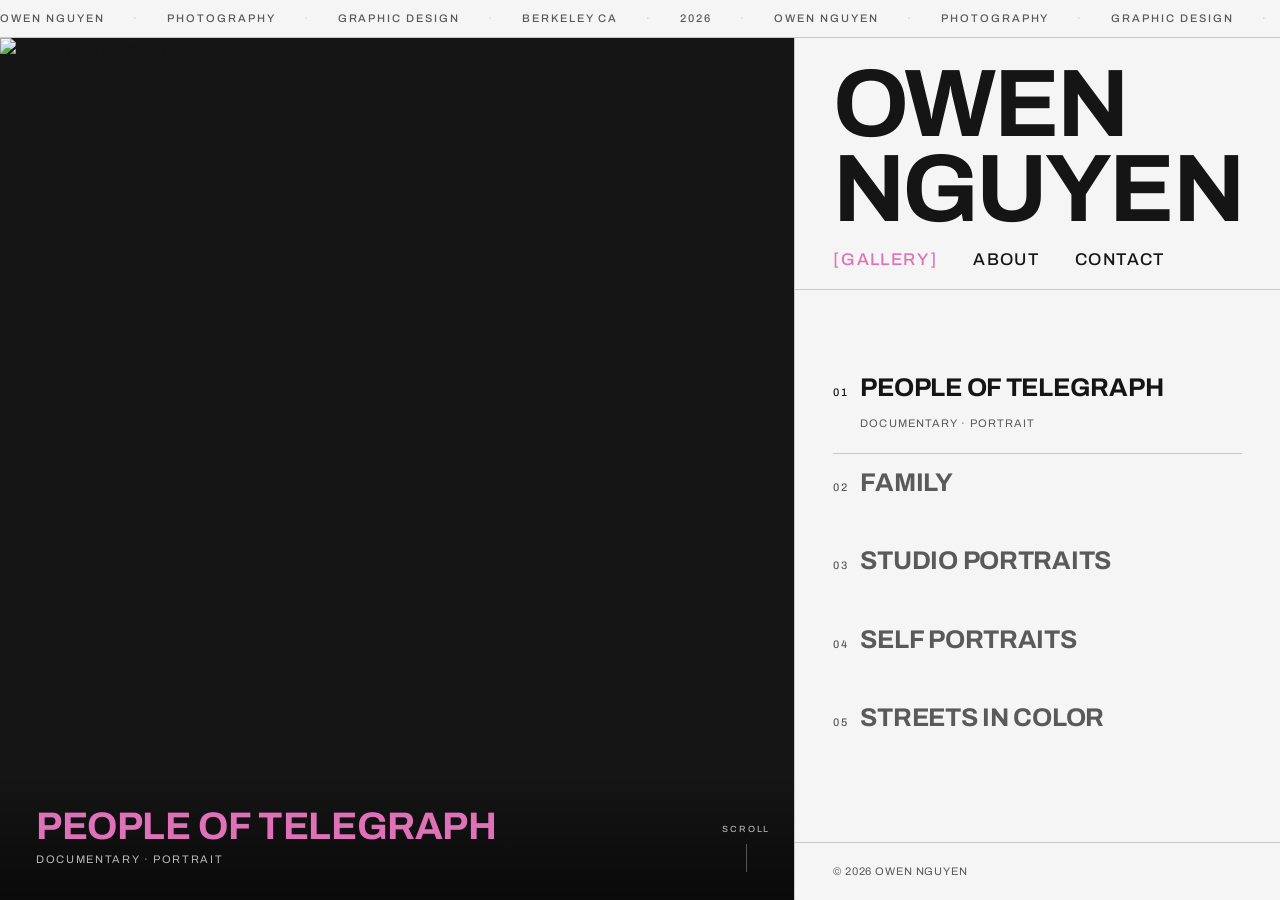
==== commit debcd21d: "UI polish: magenta accents, portrait crop fix - Gallery title overlay and active nav link colored #e" ====
--- a/index.html
+++ b/index.html
@@ -173,6 +173,7 @@
       text-transform: uppercase;
       line-height: 1;
       margin: 0 0 6px;
+      color: #e070b8;
     }
     .photo-label-cat {
       font-size: 11px;
@@ -306,7 +307,7 @@
         images: [
           "images/Telegraph_cover.jpg",
           "images/telegraph-project/owennguyen.indept1.jpg",
-          "images/telegraph-project/owennguyen.indept2.jpg",
+          { src: "images/telegraph-project/owennguyen.indept2.jpg", position: "center top" },
           "images/telegraph-project/owennguyen.indept3.jpg",
         ]
       },
@@ -383,10 +384,11 @@
       section.dataset.index = pi;
 
       const imgs = [];
-      proj.images.forEach((src, ii) => {
+      proj.images.forEach((entry, ii) => {
         const img = document.createElement('img');
-        img.src = src;
+        img.src = typeof entry === 'string' ? entry : entry.src;
         img.alt = proj.title;
+        if (typeof entry === 'object' && entry.position) img.style.objectPosition = entry.position;
         if (ii === 0) img.classList.add('visible');
         section.appendChild(img);
         imgs.push(img);
--- a/styles.css
+++ b/styles.css
@@ -176,6 +176,7 @@
 .nav a:hover { opacity: 0.6; }
 .nav a[aria-current="page"] {
   text-decoration: none;
+  color: #e070b8;
 }
 .nav a[aria-current="page"]::before { content: '['; margin-right: 2px; }
 .nav a[aria-current="page"]::after  { content: ']'; margin-left:  2px; }
